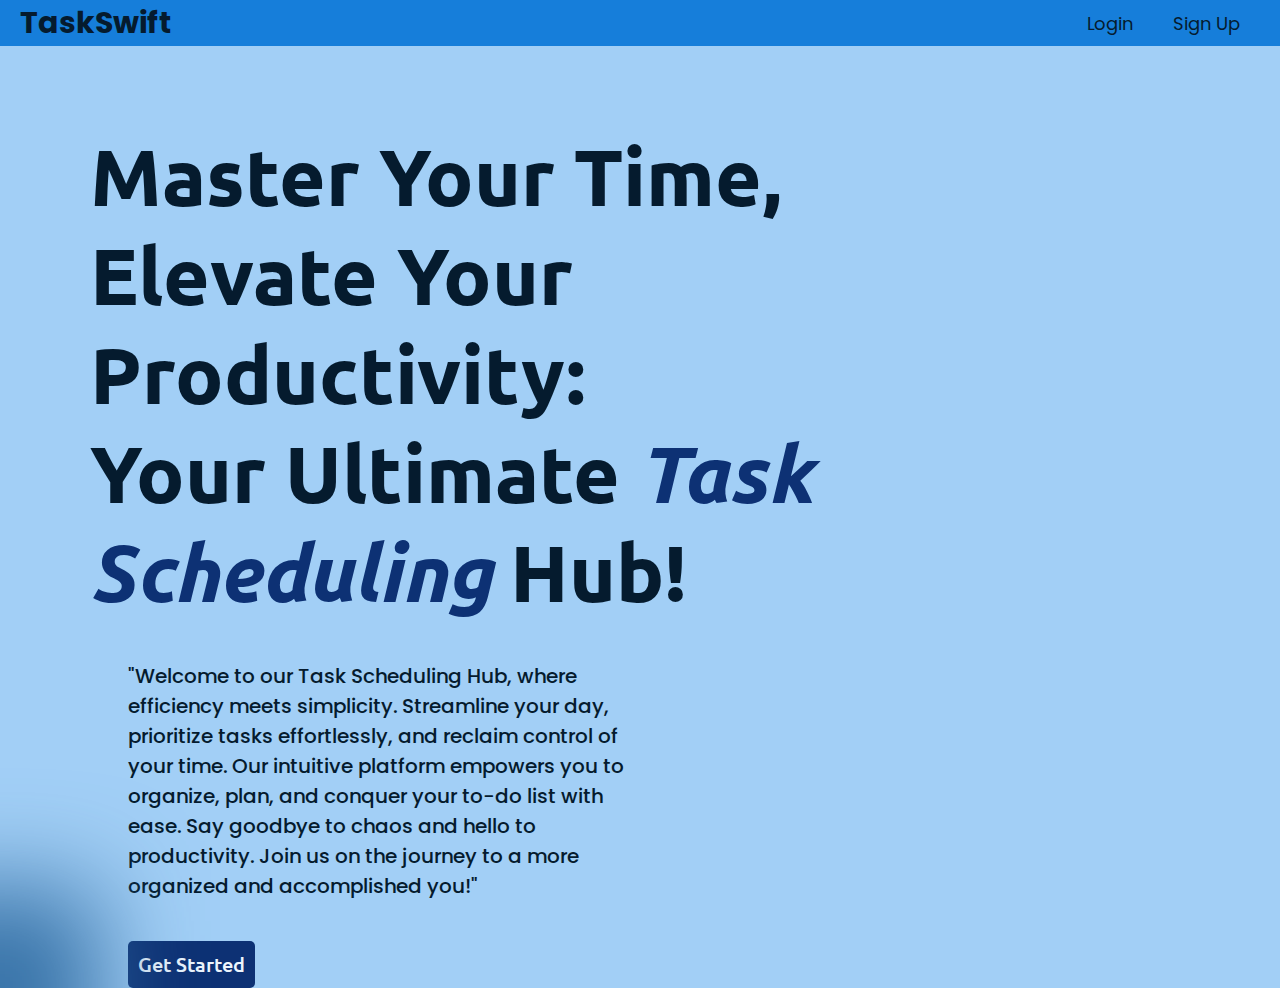
==== index.html @ eea9384b "uploaded allFiles" ====
<!DOCTYPE html>
<html>
    <head>
        <meta charset="utf-8">
        <meta http-equiv="X-UA-Compatible" content="IE=edge">
        <title></title>
        <meta name="description" content="">
        <meta name="viewport" content="width=device-width, initial-scale=1">
        <link rel="stylesheet" href="styles.css">
    </head>
    <body>
        
        <div class="navbar">
            <div class="navbarLogo">
                <a href="/">
                    <div class="">
                        TaskSwift
                    </div>
                </a>
            </div>
            <div class="navbarButtonContainer">
                <a href="/frontend/createTask.html">
                    <div class="navbarButton ifLoggedOut">
                        create Tasks
                    </div>
                </a>
                <a href="/frontend/createdTasks.html">
                    <div class="navbarButton ifLoggedOut">
                        created Tasks
                    </div>
                </a>
                <a href="/frontend/myTasks.html">
                    <div class="navbarButton ifLoggedOut">
                        My Tasks
                    </div>
                </a>
                <a href="/frontend/login.html">
                    <div class="navbarButton login">
                        Login
                    </div>
                </a>
                <a href="/frontend/signup.html ">
                    <div class="navbarButton signup">
                        Sign Up
                    </div>
                </a>
            </div>
        </div>
        <div id="container">
            <div class="heroCatchline">
                <div class="heroCatchlines">
                    Master Your Time,    
                </div>
                <div class="heroCatchlines">
                    Elevate Your Productivity: 
                </div>
                <div class="heroCatchlines">
                    Your Ultimate 
                    <span class="heroWebsiteName">
                        Task Scheduling 
                    </span>
                    Hub!
                </div>
            </div>
            <div class="heroDescription">
                "Welcome to our Task Scheduling Hub, where efficiency meets simplicity. Streamline your day, prioritize tasks effortlessly, and reclaim control of your time. Our intuitive platform empowers you to organize, plan, and conquer your to-do list with ease. Say goodbye to chaos and hello to productivity. Join us on the journey to a more organized and accomplished you!"
            </div>
            <a href="signup.html">
                <div class="heroGetStartedButton">
                    <!-- <button> -->
                    Get Started
                        <!-- </button> -->
                </div>
            </a>
            <div id="eyeBall">

            </div>
        </div>
        <div class="message">

        </div>
        <!-- <hr> -->
        
        <script src="index.js" async defer></script>
    </body>
</html>
---- styles.css ----
@import url('https://fonts.googleapis.com/css2?family=Dosis:wght@300;400;500;600;700;800&family=Poppins:wght@200;300;400;500;600;700;800;900&family=Ubuntu:wght@500&display=swap');

/* ******************************** tag selector ***************************************** */
body{
    font-family: 'Poppins',sans-serif;
    background-color: #a2cff6;
    padding: 0px;
    margin: 0;
    display: flex;
    flex-direction: column;
    align-items: center;
    width: 100%;
    height: 100vh;
    color: #ecf5fd;
}
.unauthorized{
    color: #03121f;
    text-align: center;
    font-size: 50px;
}
label{
    align-self:flex-start;
}
a{
    text-decoration: none;
    color: #051b2e;
}

/* ******************************** class selector ***************************************** */


.btn{
    font-family: 'Poppins', sans-serif;
    font-size: 20px;
    font-weight: 200;
    text-decoration: none;
    background: transparent;
    width: fit-content;
    padding: 10px;
    border-radius: 5px;
    border-width: 0;
    color: #ecf5fd;
    background-color: #126cba;
}
.btn:hover{
    cursor: pointer;
    color: white;
    transition-duration: 300ms;
    background-color: #0d3174;
}
.cardStatus{
    justify-items: flex-end;
    background-color: #ffffff;
    position: absolute;
    padding: 2px;
    border-radius: 5px;
    transform: translate(-10%,123%);
}


.statusDone{
    padding: 2px;
}
.statusDone:hover{
    cursor: pointer;
    background-color: rgb(187, 187, 187);
    transition-duration: 300ms;
}
.statusDelete{
    padding: 2px;
}
.statusDelete:hover{
    cursor: pointer;
    background-color: rgb(187, 187, 187);
    transition-duration: 300ms;
}

.fieldContainer{
    width: 100%;
    display: flex;
    flex-direction: column;
    align-items: center;
    
}
.formData{
    font-family: "Poppins", sans-serif;
    font-weight: 500;
    margin-top: 50px;
    justify-content: center;
    align-items: center;
    background-color: white;
    color: #051b2e;
    display: flex;
    gap: 10px;
    flex-direction: column;
    padding: 20px;
    border-radius: 5px;
    width: 600px;
    box-shadow: 1px 1px 2px 1px rgba(163, 163, 163, 0.75);
}
.formHeading{
    width: 100%;
    text-align: left;
    font-size: 30px;
    font-weight: 700;
}

.heroCatchline{
    font-family: 'Ubuntu', sans-serif;
    font-size: 80px;
    font-weight: 700;
    text-align: left;
    margin: 80px 0 0 7%;
    color: #051b2e;
    width: 60%;
}
.heroWebsiteName{
    color:#0d3174;
    font-style: italic;
    opacity: 100%;
}
.heroDescription{
    /* font-family: 'Ubuntu', sans-serif; */
    font-size: 20px;
    font-weight: 500;
    text-align: left;
    margin: 40px 0 0 10%;
    color: #051b2e;
    width: 40%;
}
.heroGetStartedButton{
    font-family: 'Ubuntu', sans-serif;
    font-size: 20px;
    font-weight: 500;
    text-align: left;
    margin: 40px 0 0 10%;
    color: #051b2e;
    width: fit-content;
    background-color: #0d3174;
    padding: 10px;
    border-radius: 5px;
    border-width: 0;
    color: #ecf5fd;
}
.heroGetStartedButton:hover{
    cursor: pointer;
    color: white;
    transition-duration: 300ms;
    background-color: #126cba;
}

.inputField{
    width: 96%;
    padding: 10px;
    border-radius: 3px;
    border-width: 0;
    box-shadow: 0px 0px 2px 0px rgba(0,0,0,0.75);
}
.inputField:focus{
    outline-color:rgb(108, 197, 238);
    outline-style: solid;
    outline-width: 2px;
}
.message{
    width: 100%;
    text-align: right;
    font-size: 15px;
    font-weight: 300;
    opacity: 80%;
    color: red;
    font-style: italic;
}
.navbar{
    display: flex;
    width: 100%;
    height: 70px;
    justify-content: space-between;
    background-color: #167eda;
    /* padding: 0 10px 0 10px; */
}
.navbarButton{
    padding: 0 20px 0 20px;
    height: 100%;
    display: flex;
    justify-content: center;
    align-items: center;
    font-size: 18px;
}
.navbarButton:hover{
    cursor: pointer;
    border-radius: 10px;
    width: fit-content;
    padding-top: 10px;
    padding-bottom: 10px;
    background-color: #126cba;
    transition-duration: 300ms;
}
.navbarButtonContainer{
    padding: 0 20px 0 20px;
    display: flex;
    justify-content: center;
    align-items: center;
    /* gap: 10px; */
    height: 100%;
}
.navbarLogo{
    padding: 0 20px 0 20px;
    height: 100%;
    display: flex;
    justify-content: center;
    align-items: center;
    font-size: 30px;
    font-weight: 700;
    color: #ecf5fd;
}
hr{
    width: 100%;
    border: 0;
    border-top: 1px solid #888888;
    opacity: 80%;
}

.tasks{
    padding:10px;
    gap: 20px;
    display: grid;
    grid-template-columns:repeat(5,1fr);
}


.taskContainer{
    z-index: 0;
    background-color: #ecf5fd;
    padding: 10px;
    display: flex;
    flex-direction: column;
    justify-content: space-between;
    align-items: center;
    border-radius: 5px;
    color: #03121f;
}



.taskAssignee{
    font-size: 12px;
    font-weight: 500;
    font-style: italic;
    opacity: 80%;
    padding: 5px 0 5px 0;
}
.taskTitle{
    text-align: left;
    font-size: 20px;
    font-weight: 600;
}
.taskCardFooter{
    display: flex;
    width: 100%;
    padding: 10px;
    justify-content: space-between;
}
.taskDescription{
    padding: 5px 0 10px 0;
    /* text-align: center; */
    font-size: 15px;
    font-weight: 500;
    opacity: 80%;
    width: 100%;
    color: #051b2e;
}

.taskDueDate{
    /* width: 100%; */
    
    text-align: right;
    font-weight: 500;
    opacity: 80%;
    font-style: italic;
    font-size:15px;
    padding: 1px 5px 1px 5px;
}
.taskEditButton{
    background-color: #0d3174;
    padding: 2px 10px 2px 10px ;
    border-radius: 5px;
    color: rgb(205, 218, 218);
}
.taskEditButton:hover{
    cursor: pointer;
}
/* ******************************** id selector ***************************************** */

/* .login{
    font-family: "Poppins", sans-serif;
    font-weight: 500;
    margin-top: 50px;
    justify-content: center;
    align-items: center;
    background-color: white;
    color: #051b2e;
    display: flex;
    gap: 10px;
    flex-direction: column;
    padding: 20px;
    border-radius: 5px;
    width: 400px;
    box-shadow: 1px 1px 2px 1px rgba(163, 163, 163, 0.75);
} */

#eyeBall{
    position: absolute;
    /* top:50%;
    left:50%; */
    /* height: 100px;
    width:100px; */
    transform: translate(-50%,-50%);
    box-shadow: 0 0 100px 100px #3772a7;
    background:#609bcf;
    border-radius: 100%;

}
#container{
    width:100%;
    height:100%;
}
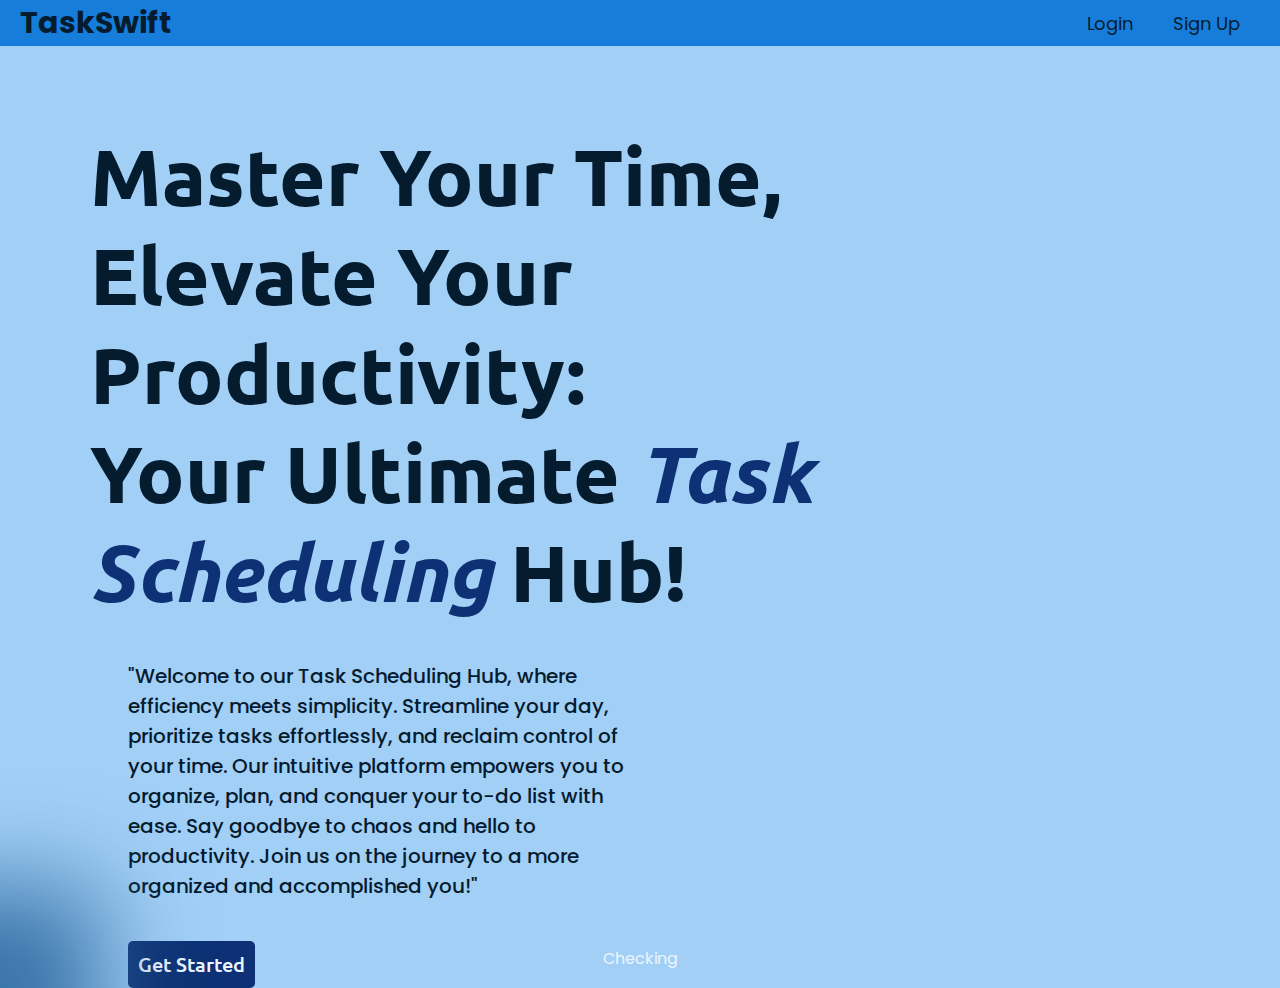
==== commit fc718745: "checking repo" ====
--- a/index.html
+++ b/index.html
@@ -80,7 +80,7 @@
 
         </div>
         <!-- <hr> -->
-        
+        Checking
         <script src="index.js" async defer></script>
     </body>
 </html>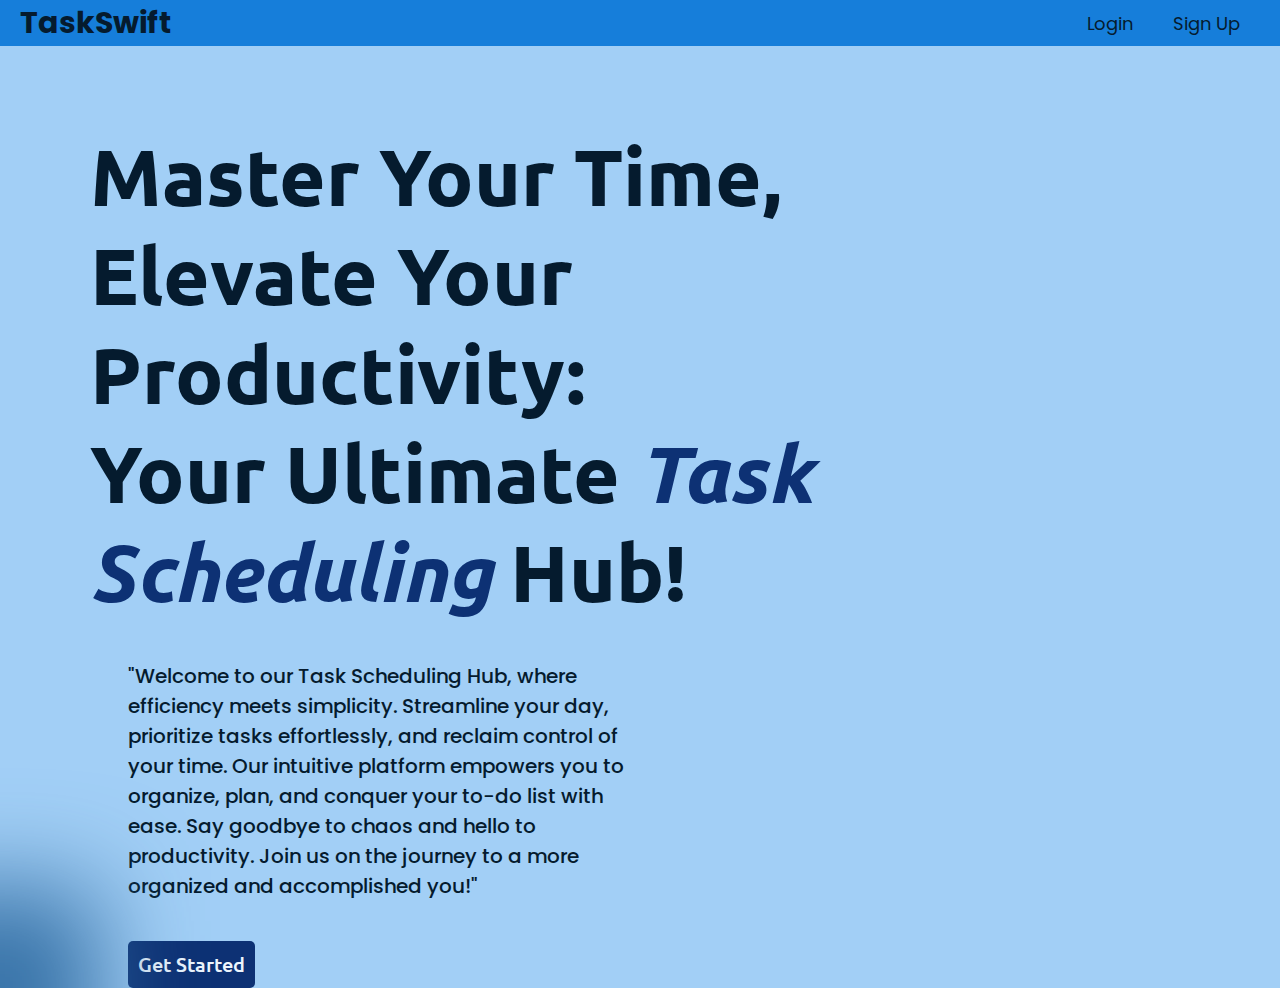
==== commit 3120539c: "corrected backend url" ====
--- a/index.html
+++ b/index.html
@@ -19,27 +19,27 @@
                 </a>
             </div>
             <div class="navbarButtonContainer">
-                <a href="/frontend/createTask.html">
+                <a href="/createTask.html">
                     <div class="navbarButton ifLoggedOut">
                         create Tasks
                     </div>
                 </a>
-                <a href="/frontend/createdTasks.html">
+                <a href="/createdTasks.html">
                     <div class="navbarButton ifLoggedOut">
                         created Tasks
                     </div>
                 </a>
-                <a href="/frontend/myTasks.html">
+                <a href="/myTasks.html">
                     <div class="navbarButton ifLoggedOut">
                         My Tasks
                     </div>
                 </a>
-                <a href="/frontend/login.html">
+                <a href="/login.html">
                     <div class="navbarButton login">
                         Login
                     </div>
                 </a>
-                <a href="/frontend/signup.html ">
+                <a href="/signup.html">
                     <div class="navbarButton signup">
                         Sign Up
                     </div>
@@ -79,8 +79,6 @@
         <div class="message">
 
         </div>
-        <!-- <hr> -->
-        Checking
         <script src="index.js" async defer></script>
     </body>
 </html>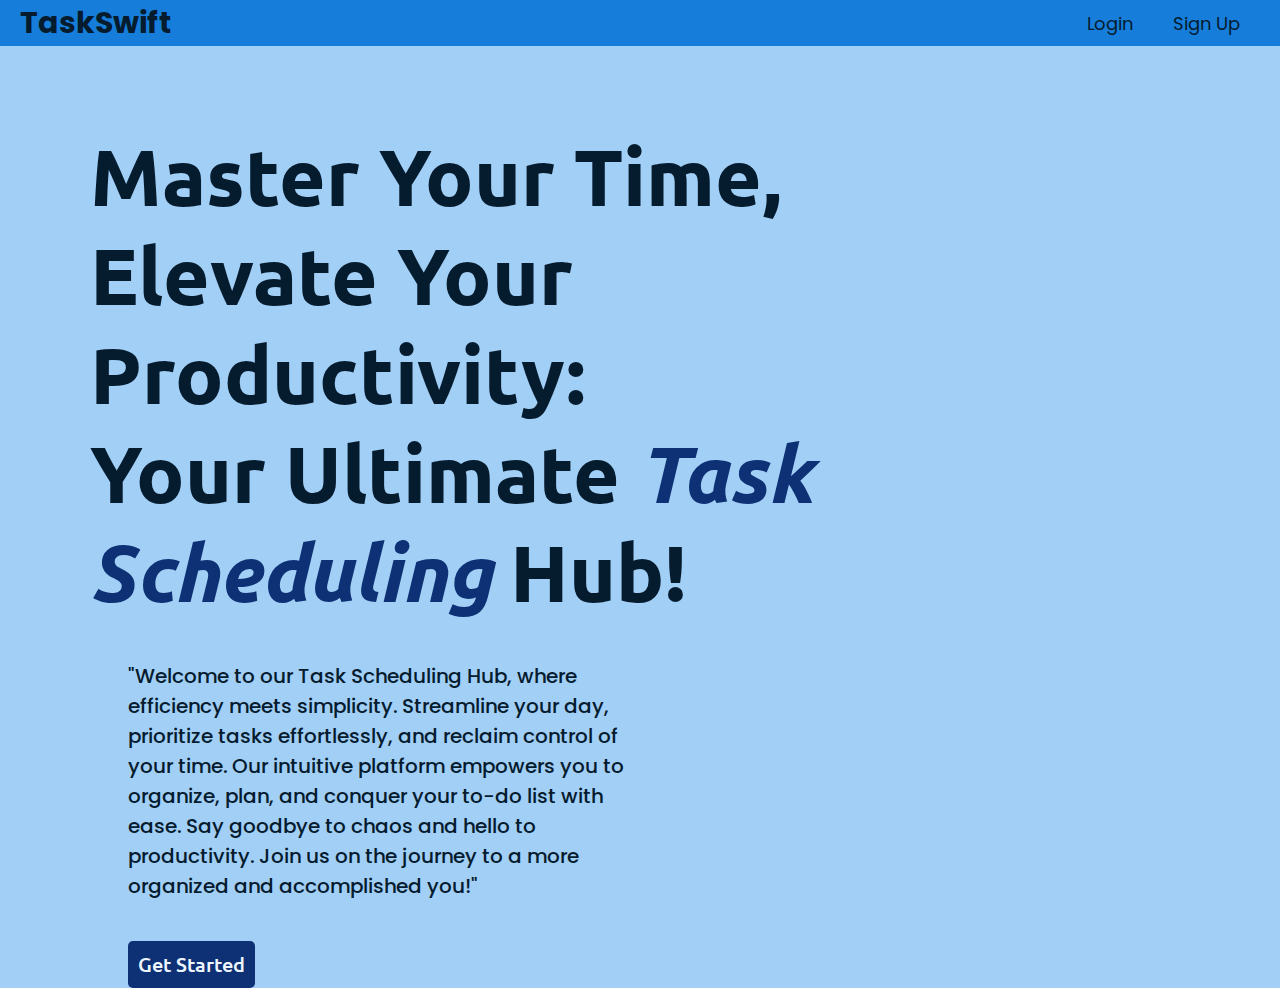
==== commit 3d8a20f6: "corrected root" ====
--- a/index.html
+++ b/index.html
@@ -46,7 +46,7 @@
                 </a>
             </div>
         </div>
-        <div id="container">
+        <div id="heroPage">
             <div class="heroCatchline">
                 <div class="heroCatchlines">
                     Master Your Time,    
@@ -72,7 +72,7 @@
                         <!-- </button> -->
                 </div>
             </a>
-            <div id="eyeBall">
+            <div id="mouseTracker">
 
             </div>
         </div>
